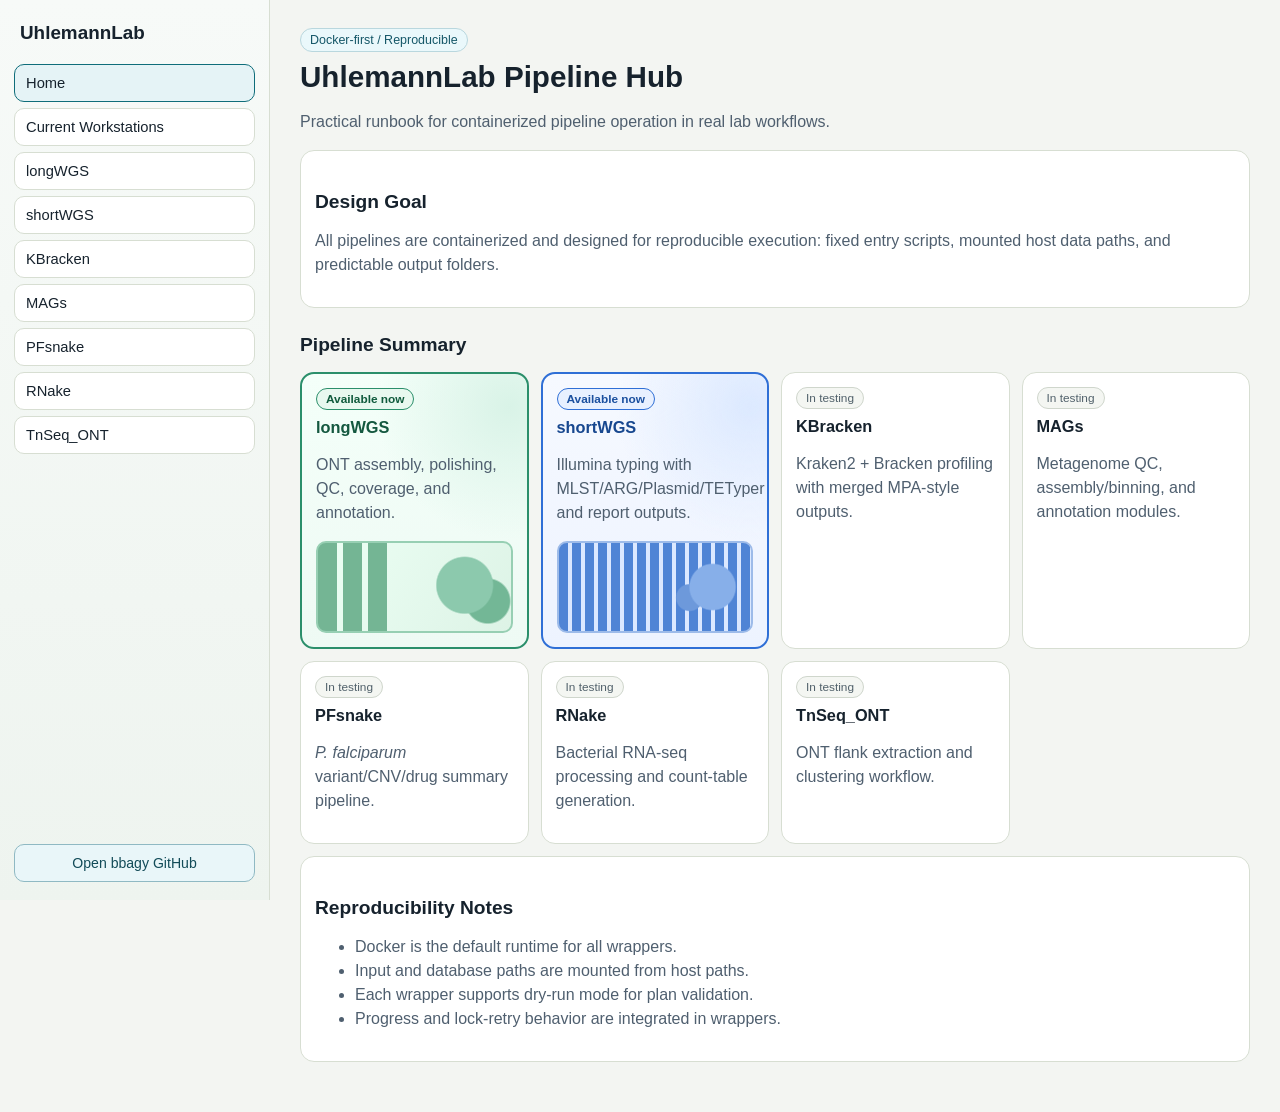
==== docs/index.html @ a87e73f4 "Update: all README" ====
<!doctype html>
<html lang="en">
<head>
  <meta charset="utf-8">
  <meta name="viewport" content="width=device-width, initial-scale=1">
  <title>UhlemannLab Documentation</title>
  <link rel="stylesheet" href="styles.css?v=20260305-8">
</head>
<body>
  <div class="layout">
    <aside class="sidebar">
      <div class="brand">UhlemannLab</div>
      <nav class="nav">
        <a class="active" href="./">Home</a>
        <a href="workstations.html">Current Workstations</a>
        <a href="longwgs.html">longWGS</a>
        <a href="shortwgs.html">shortWGS</a>
        <a href="kbracken.html">KBracken</a>
        <a href="mags.html">MAGs</a>
        <a href="pfsnake.html">PFsnake</a>
        <a href="rnake.html">RNake</a>
        <a href="tnseq_ont.html">TnSeq_ONT</a>
      </nav>
      <div class="sidebar-foot">
        <a class="repo-link" href="https://github.com/bbagy/UhlemannLab" target="_blank" rel="noopener noreferrer">Open bbagy GitHub</a>
      </div>
    </aside>

    <main class="main">
      <span class="badge">Docker-first / Reproducible</span>
      <h1>UhlemannLab Pipeline Hub</h1>
      <p>Practical runbook for containerized pipeline operation in real lab workflows.</p>

      <div class="card">
        <h2>Design Goal</h2>
        <p>
          All pipelines are containerized and designed for reproducible execution:
          fixed entry scripts, mounted host data paths, and predictable output folders.
        </p>
      </div>

      <h2>Pipeline Summary</h2>
      <div class="cards-grid">
        <a class="pipeline-card featured card-link" href="longwgs.html" aria-label="Open longWGS page">
          <span class="card-badge live">Available now</span>
          <h3>longWGS</h3>
          <p>ONT assembly, polishing, QC, coverage, and annotation.</p>
          <div class="longwgs-visual" aria-hidden="true"></div>
        </a>
        <a class="pipeline-card featured shortwgs-featured card-link" href="shortwgs.html" aria-label="Open shortWGS page">
          <span class="card-badge live">Available now</span>
          <h3>shortWGS</h3>
          <p>Illumina typing with MLST/ARG/Plasmid/TETyper and report outputs.</p>
          <div class="shortwgs-visual" aria-hidden="true"></div>
        </a>
        <a class="pipeline-card card-link" href="kbracken.html" aria-label="Open KBracken page">
          <span class="card-badge">In testing</span>
          <h3>KBracken</h3>
          <p>Kraken2 + Bracken profiling with merged MPA-style outputs.</p>
        </a>
        <a class="pipeline-card card-link" href="mags.html" aria-label="Open MAGs page">
          <span class="card-badge">In testing</span>
          <h3>MAGs</h3>
          <p>Metagenome QC, assembly/binning, and annotation modules.</p>
        </a>
        <section class="pipeline-card">
          <span class="card-badge">In testing</span>
          <h3>PFsnake</h3>
          <p><em>P. falciparum</em> variant/CNV/drug summary pipeline.</p>
        </section>
        <section class="pipeline-card">
          <span class="card-badge">In testing</span>
          <h3>RNake</h3>
          <p>Bacterial RNA-seq processing and count-table generation.</p>
        </section>
        <section class="pipeline-card">
          <span class="card-badge">In testing</span>
          <h3>TnSeq_ONT</h3>
          <p>ONT flank extraction and clustering workflow.</p>
        </section>
      </div>

      <div class="card">
        <h2>Reproducibility Notes</h2>
        <ul>
          <li>Docker is the default runtime for all wrappers.</li>
          <li>Input and database paths are mounted from host paths.</li>
          <li>Each wrapper supports dry-run mode for plan validation.</li>
          <li>Progress and lock-retry behavior are integrated in wrappers.</li>
        </ul>
      </div>
    </main>
  </div>
</body>
</html>
---- docs/styles.css ----
:root {
  --bg: #f3f5f2;
  --panel: #ffffff;
  --ink: #16222d;
  --muted: #4f5f6f;
  --line: #d7ded2;
  --accent: #0f6d7a;
  --accent-soft: #e5f3f6;
}

* { box-sizing: border-box; }

body {
  margin: 0;
  font-family: "Avenir Next", "Segoe UI", sans-serif;
  color: var(--ink);
  background: var(--bg);
}

.layout {
  display: grid;
  grid-template-columns: 270px 1fr;
  min-height: 100vh;
}

.sidebar {
  border-right: 1px solid var(--line);
  background: linear-gradient(180deg, #f7faf8 0%, #eef4ef 100%);
  padding: 18px 14px;
  position: sticky;
  top: 0;
  height: 100vh;
  display: flex;
  flex-direction: column;
}

.brand {
  font-weight: 700;
  font-size: 1.18rem;
  margin: 4px 6px 14px;
}

.nav a {
  display: block;
  margin: 6px 0;
  border: 1px solid var(--line);
  border-radius: 10px;
  padding: 10px 11px;
  color: var(--ink);
  text-decoration: none;
  background: #fff;
  font-size: 0.92rem;
}

.nav a:hover {
  border-color: #9cb7bf;
  background: #f9fdff;
}

.nav a.active {
  border-color: var(--accent);
  background: var(--accent-soft);
}

.sidebar-foot {
  margin-top: auto;
  padding-top: 12px;
}

.repo-link {
  display: block;
  text-align: center;
  border: 1px solid #8fb9c3;
  border-radius: 10px;
  padding: 10px 10px;
  text-decoration: none;
  background: #e9f6f9;
  color: #124b58;
  font-size: 0.88rem;
}

.repo-link:hover {
  background: #dff1f5;
}

.main {
  padding: 28px 30px 50px;
}

.badge {
  display: inline-block;
  border: 1px solid #b9d7de;
  color: #155768;
  background: #eaf8fb;
  border-radius: 999px;
  font-size: 0.78rem;
  padding: 4px 9px;
}

h1 {
  margin: 8px 0 10px;
  font-size: 1.85rem;
}

h2 {
  margin-top: 26px;
  font-size: 1.2rem;
}

p, li {
  color: var(--muted);
  line-height: 1.5;
}

.card {
  background: var(--panel);
  border: 1px solid var(--line);
  border-radius: 14px;
  padding: 14px;
  margin-top: 12px;
}

.status-banner {
  margin-top: 12px;
  border-radius: 12px;
  border: 2px solid;
  padding: 12px 14px;
  font-weight: 600;
  letter-spacing: 0.1px;
}

.status-tested {
  border-color: #1f8f62;
  background: #e8f8ef;
  color: #0f5a3c;
}

.status-wip {
  border-color: #a7b0ba;
  background: #eef2f6;
  color: #4d5a69;
}

/* Per-pipeline theme accents for subpages */
.theme-long .badge {
  border-color: #9fd2b8;
  color: #1b6c4a;
  background: #e9f8ef;
}
.theme-long .status-tested {
  border-color: #1f8f62;
  background: #e8f8ef;
  color: #0f5a3c;
}
.theme-long .node {
  border-color: #8fc9ad;
  background: #eef9f3;
  color: #175c40;
}
.theme-long .arrow {
  color: #3f7a60;
}

.theme-short .badge {
  border-color: #9dbbe9;
  color: #1f5db7;
  background: #e9f2ff;
}
.theme-short .status-tested {
  border-color: #2f6fd6;
  background: #e8f0ff;
  color: #1a4f9f;
}
.theme-short .node {
  border-color: #95b5e6;
  background: #f1f6ff;
  color: #1e4f98;
}
.theme-short .arrow {
  color: #4a74b8;
}

.theme-pf .badge {
  border-color: #d3c2a1;
  color: #7b5d2a;
  background: #f7f1e7;
}
.theme-pf .node {
  border-color: #ccb991;
  background: #faf5eb;
  color: #6f5324;
}
.theme-pf .arrow {
  color: #8a7141;
}

.theme-rna .badge {
  border-color: #c3a4d8;
  color: #5e2f80;
  background: #f3eaf9;
}
.theme-rna .node {
  border-color: #c1a0d7;
  background: #f8f1fc;
  color: #5b2f79;
}
.theme-rna .arrow {
  color: #7a56a1;
}

.theme-tnseq .badge {
  border-color: #a2c8cd;
  color: #245c66;
  background: #e9f4f6;
}
.theme-tnseq .node {
  border-color: #9bc2c8;
  background: #edf7f9;
  color: #255963;
}
.theme-tnseq .arrow {
  color: #3f727a;
}

.theme-kbracken .badge {
  border-color: #d4b27a;
  color: #755117;
  background: #fbf2df;
}
.theme-kbracken .node {
  border-color: #d1ad72;
  background: #fff7e8;
  color: #6f4c15;
}
.theme-kbracken .arrow {
  color: #8a6a32;
}

.theme-mags .badge {
  border-color: #a6b58d;
  color: #4d6a1f;
  background: #f1f7e8;
}
.theme-mags .node {
  border-color: #a7b98b;
  background: #f6fbef;
  color: #48641e;
}
.theme-mags .arrow {
  color: #6f8742;
}

.workstation-grid {
  display: grid;
  grid-template-columns: repeat(auto-fit, minmax(280px, 1fr));
  gap: 14px;
  margin-top: 14px;
}

.workstation-card {
  background: #fff;
  border: 1px solid var(--line);
  border-radius: 14px;
  padding: 14px;
}

.ws-head {
  display: flex;
  justify-content: space-between;
  align-items: center;
  margin-bottom: 8px;
}

.ws-head h2 {
  margin: 0;
  font-size: 1.1rem;
}

.ws-loc {
  display: inline-block;
  font-size: 0.76rem;
  border-radius: 999px;
  border: 1px solid #c7d0da;
  background: #f2f5f8;
  color: #44515f;
  padding: 3px 8px;
}

.ws-visual {
  height: 86px;
  border-radius: 10px;
  border: 2px solid #b7c3d2;
  margin: 10px 0 12px;
  background:
    linear-gradient(180deg, #f8fbff 0%, #ecf2f9 100%);
  position: relative;
  overflow: hidden;
}

.ws-visual::before {
  content: \"\";
  position: absolute;
  left: 12px;
  right: 70px;
  top: 14px;
  bottom: 14px;
  border-radius: 8px;
  border: 2px solid rgba(255,255,255,0.9);
}

.ws-visual::after {
  content: \"\";
  position: absolute;
  right: 14px;
  top: 12px;
  width: 40px;
  height: 62px;
  border-radius: 8px;
}

.ws-nook {
  border-color: #7db89d;
  background:
    radial-gradient(circle at 78% 30%, rgba(103,170,136,0.35) 0 18%, transparent 19%),
    linear-gradient(180deg, #eefaf3 0%, #deefe5 100%);
}
.ws-nook::after {
  background: linear-gradient(180deg, #7fc5a2 0%, #4d8e6f 100%);
}

.ws-core2 {
  border-color: #86abd8;
  background:
    radial-gradient(circle at 76% 32%, rgba(91,142,208,0.35) 0 18%, transparent 19%),
    linear-gradient(180deg, #f0f6ff 0%, #dde9fa 100%);
}
.ws-core2::after {
  background: linear-gradient(180deg, #79a9e2 0%, #3f6faa 100%);
}

.ws-core3 {
  border-color: #b8a1d7;
  background:
    radial-gradient(circle at 76% 32%, rgba(157,115,202,0.3) 0 18%, transparent 19%),
    linear-gradient(180deg, #f7f1ff 0%, #ece1fb 100%);
}
.ws-core3::after {
  background: linear-gradient(180deg, #b89adf 0%, #7d5aa9 100%);
}

.ws-grid {
  border-color: #b7bcc7;
  background:
    radial-gradient(circle at 76% 32%, rgba(126,136,154,0.3) 0 18%, transparent 19%),
    linear-gradient(180deg, #f5f7fb 0%, #e8edf5 100%);
}
.ws-grid::after {
  background: linear-gradient(180deg, #b2bbca 0%, #717d92 100%);
}

.cards-grid {
  display: grid;
  grid-template-columns: repeat(auto-fit, minmax(220px, 1fr));
  gap: 12px;
  margin-top: 12px;
}

.pipeline-card {
  background: #fff;
  border: 1px solid var(--line);
  border-radius: 14px;
  padding: 14px;
}

.card-link {
  display: block;
  text-decoration: none;
  color: inherit;
}

.card-link:hover {
  text-decoration: none;
}

.pipeline-card h3 {
  margin: 0 0 6px;
  font-size: 1.02rem;
}

.card-badge {
  display: inline-block;
  border-radius: 999px;
  padding: 3px 9px;
  font-size: 0.74rem;
  border: 1px solid #cfd6cc;
  color: #50606a;
  background: #f4f6f2;
  margin-bottom: 8px;
}

.pipeline-card.featured {
  border: 2px solid #2b8f6b;
  background:
    radial-gradient(circle at 92% 12%, #d9f3e7 0%, transparent 42%),
    linear-gradient(180deg, #f4fff9 0%, #eefaf4 100%);
  position: relative;
  overflow: hidden;
}

.pipeline-card.featured h3 {
  color: #14583f;
}

.card-badge.live {
  border-color: #2b8f6b;
  color: #0f5a3c;
  background: #e8f8ef;
  font-weight: 600;
}

.longwgs-visual {
  margin-top: 10px;
  border: 2px solid #97cfb3;
  border-radius: 10px;
  height: 92px;
  background:
    radial-gradient(circle at 76% 48%, #8cc9ad 0 18%, transparent 19%),
    radial-gradient(circle at 88% 66%, #73b796 0 12%, transparent 13%),
    linear-gradient(90deg, #74b594 0 10%, transparent 10% 13%, #74b594 13% 23%, transparent 23% 26%, #74b594 26% 36%, transparent 36% 100%),
    linear-gradient(120deg, #ecfff4 0%, #ddf3e6 100%);
}

.pipeline-card.featured.shortwgs-featured {
  border-color: #2f6fd6;
  background:
    radial-gradient(circle at 92% 12%, #dce9ff 0%, transparent 42%),
    linear-gradient(180deg, #f6f9ff 0%, #edf3ff 100%);
}

.pipeline-card.featured.shortwgs-featured h3 {
  color: #17478f;
}

.pipeline-card.featured.shortwgs-featured .card-badge.live {
  border-color: #2f6fd6;
  color: #1a4f9f;
  background: #e8f0ff;
}

.shortwgs-visual {
  margin-top: 10px;
  border: 2px solid #9dbbe9;
  border-radius: 10px;
  height: 92px;
  background:
    radial-gradient(circle at 80% 50%, #87afe9 0 14%, transparent 15%),
    radial-gradient(circle at 68% 62%, #6d99db 0 9%, transparent 10%),
    repeating-linear-gradient(
      90deg,
      #4f84d5 0 9px,
      #dbe8ff 9px 13px
    ),
    linear-gradient(120deg, #f4f8ff 0%, #e6efff 100%);
}

.flow {
  display: flex;
  flex-wrap: wrap;
  gap: 10px;
  align-items: center;
  margin-top: 14px;
}

.node {
  border: 2px solid #a8c3cb;
  background: #f5fbfd;
  color: #1e4050;
  border-radius: 999px;
  padding: 8px 14px;
  font-size: 0.92rem;
  font-weight: 600;
}

.arrow {
  color: #5e7383;
  font-size: 1rem;
  font-weight: 700;
}

pre {
  margin: 0;
  background: #fff;
  border: 1px solid var(--line);
  border-radius: 10px;
  padding: 12px;
  overflow-x: auto;
}

code {
  font-family: ui-monospace, SFMono-Regular, Menlo, Consolas, monospace;
}

table {
  width: 100%;
  border-collapse: collapse;
  font-size: 0.92rem;
  background: #fff;
  border: 1px solid var(--line);
  border-radius: 10px;
  overflow: hidden;
}

th, td {
  border-bottom: 1px solid var(--line);
  padding: 8px 10px;
  text-align: left;
}

th {
  background: #f0f4ef;
  color: #2c3c49;
}

@media (max-width: 900px) {
  .layout {
    grid-template-columns: 1fr;
  }
  .sidebar {
    position: static;
    height: auto;
    border-right: 0;
    border-bottom: 1px solid var(--line);
  }
  .main {
    padding: 20px 16px 34px;
  }
}
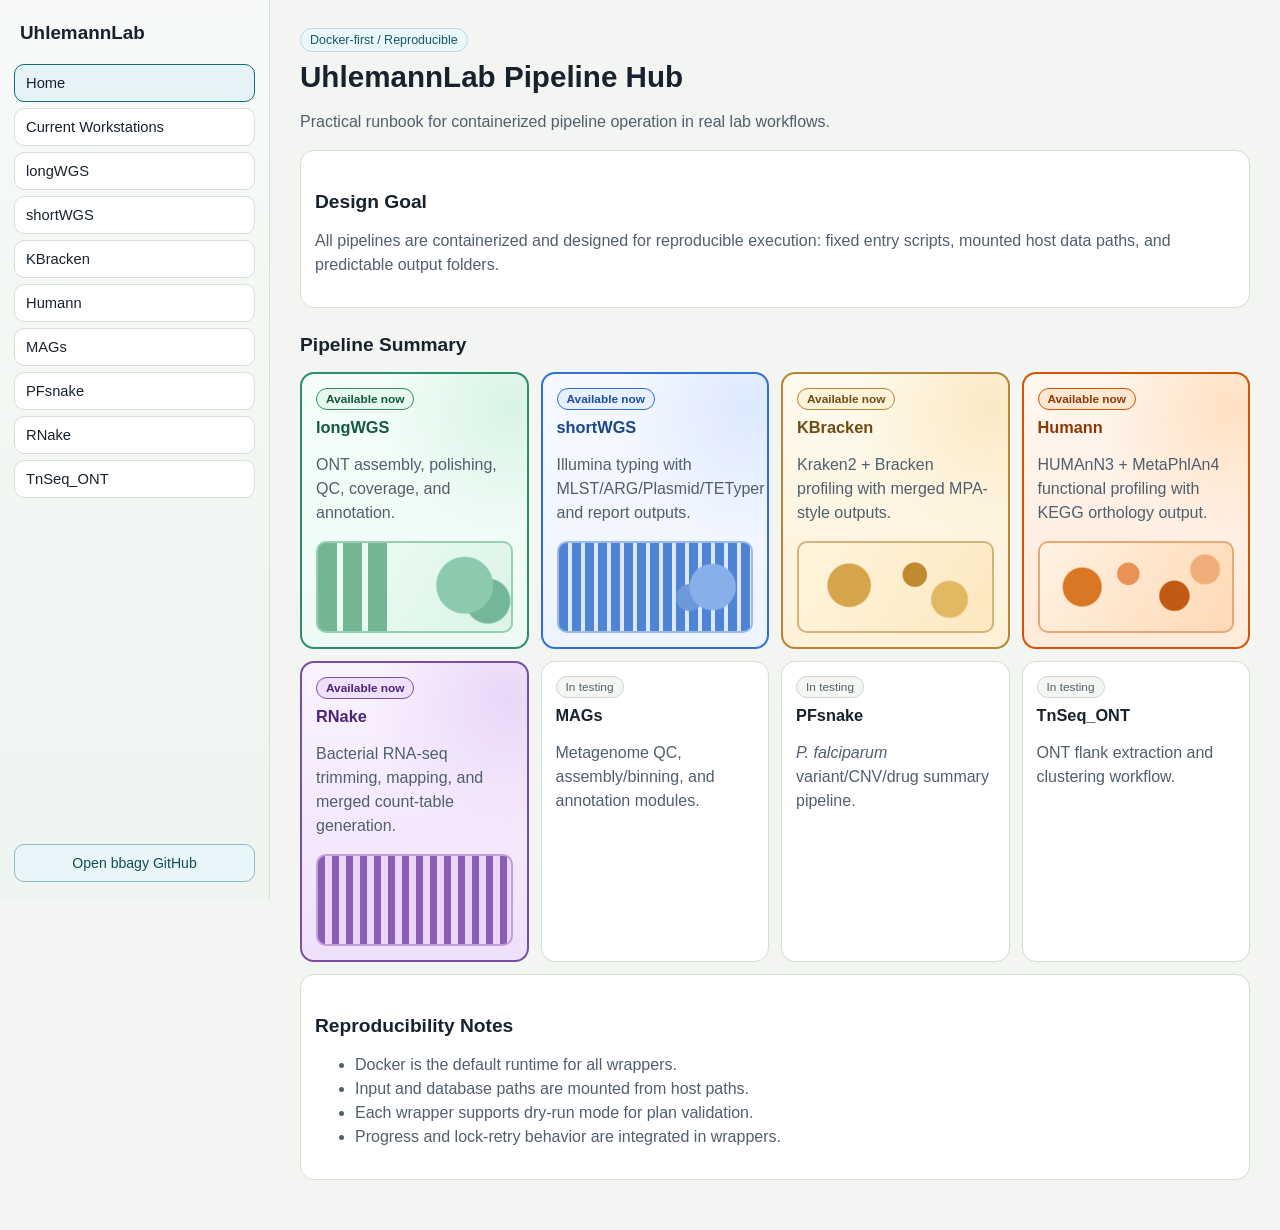
==== commit 8a84b540: "Update: all README" ====
--- a/docs/index.html
+++ b/docs/index.html
@@ -4,7 +4,7 @@
   <meta charset="utf-8">
   <meta name="viewport" content="width=device-width, initial-scale=1">
   <title>UhlemannLab Documentation</title>
-  <link rel="stylesheet" href="styles.css?v=20260305-8">
+  <link rel="stylesheet" href="styles.css?v=20260305-9">
 </head>
 <body>
   <div class="layout">
@@ -16,6 +16,7 @@
         <a href="longwgs.html">longWGS</a>
         <a href="shortwgs.html">shortWGS</a>
         <a href="kbracken.html">KBracken</a>
+        <a href="humann.html">Humann</a>
         <a href="mags.html">MAGs</a>
         <a href="pfsnake.html">PFsnake</a>
         <a href="rnake.html">RNake</a>
@@ -53,10 +54,23 @@
           <p>Illumina typing with MLST/ARG/Plasmid/TETyper and report outputs.</p>
           <div class="shortwgs-visual" aria-hidden="true"></div>
         </a>
-        <a class="pipeline-card card-link" href="kbracken.html" aria-label="Open KBracken page">
-          <span class="card-badge">In testing</span>
+        <a class="pipeline-card featured kbracken-featured card-link" href="kbracken.html" aria-label="Open KBracken page">
+          <span class="card-badge live">Available now</span>
           <h3>KBracken</h3>
           <p>Kraken2 + Bracken profiling with merged MPA-style outputs.</p>
+          <div class="kbracken-visual" aria-hidden="true"></div>
+        </a>
+        <a class="pipeline-card featured humann-featured card-link" href="humann.html" aria-label="Open Humann page">
+          <span class="card-badge live">Available now</span>
+          <h3>Humann</h3>
+          <p>HUMAnN3 + MetaPhlAn4 functional profiling with KEGG orthology output.</p>
+          <div class="humann-visual" aria-hidden="true"></div>
+        </a>
+        <a class="pipeline-card featured rnake-featured card-link" href="rnake.html" aria-label="Open RNake page">
+          <span class="card-badge live">Available now</span>
+          <h3>RNake</h3>
+          <p>Bacterial RNA-seq trimming, mapping, and merged count-table generation.</p>
+          <div class="rnake-visual" aria-hidden="true"></div>
         </a>
         <a class="pipeline-card card-link" href="mags.html" aria-label="Open MAGs page">
           <span class="card-badge">In testing</span>
@@ -67,11 +81,6 @@
           <span class="card-badge">In testing</span>
           <h3>PFsnake</h3>
           <p><em>P. falciparum</em> variant/CNV/drug summary pipeline.</p>
-        </section>
-        <section class="pipeline-card">
-          <span class="card-badge">In testing</span>
-          <h3>RNake</h3>
-          <p>Bacterial RNA-seq processing and count-table generation.</p>
         </section>
         <section class="pipeline-card">
           <span class="card-badge">In testing</span>
--- a/docs/styles.css
+++ b/docs/styles.css
@@ -120,6 +120,25 @@
   margin-top: 12px;
 }
 
+.image-card {
+  overflow-x: auto;
+}
+
+.pipeline-image {
+  display: block;
+  width: 70%;
+  max-width: 100%;
+  height: auto;
+  margin: 0 auto;
+  border-radius: 10px;
+}
+
+@media (max-width: 900px) {
+  .pipeline-image {
+    width: 100%;
+  }
+}
+
 .status-banner {
   margin-top: 12px;
   border-radius: 12px;
@@ -461,6 +480,134 @@
       #dbe8ff 9px 13px
     ),
     linear-gradient(120deg, #f4f8ff 0%, #e6efff 100%);
+}
+
+/* KBracken featured card */
+.pipeline-card.featured.kbracken-featured {
+  border-color: #b78535;
+  background:
+    radial-gradient(circle at 92% 12%, #fbe9c4 0%, transparent 42%),
+    linear-gradient(180deg, #fffaee 0%, #fdf1d8 100%);
+}
+
+.pipeline-card.featured.kbracken-featured h3 {
+  color: #6f4c15;
+}
+
+.pipeline-card.featured.kbracken-featured .card-badge.live {
+  border-color: #b78535;
+  color: #6f4c15;
+  background: #fdf2da;
+}
+
+.kbracken-visual {
+  margin-top: 10px;
+  border: 2px solid #d4b27a;
+  border-radius: 10px;
+  height: 92px;
+  background:
+    radial-gradient(circle at 26% 48%, #d6a44a 0 14%, transparent 15%),
+    radial-gradient(circle at 60% 36%, #c08a2f 0 9%, transparent 10%),
+    radial-gradient(circle at 78% 64%, #e3b863 0 11%, transparent 12%),
+    linear-gradient(120deg, #fff5dd 0%, #fbe8bf 100%);
+}
+
+/* Humann featured card */
+.pipeline-card.featured.humann-featured {
+  border-color: #d35400;
+  background:
+    radial-gradient(circle at 92% 12%, #ffe1c4 0%, transparent 42%),
+    linear-gradient(180deg, #fff7ef 0%, #ffeadb 100%);
+}
+
+.pipeline-card.featured.humann-featured h3 {
+  color: #8a3a06;
+}
+
+.pipeline-card.featured.humann-featured .card-badge.live {
+  border-color: #d35400;
+  color: #8a3a06;
+  background: #ffe7d1;
+}
+
+.humann-visual {
+  margin-top: 10px;
+  border: 2px solid #e8a875;
+  border-radius: 10px;
+  height: 92px;
+  background:
+    radial-gradient(circle at 22% 50%, #d97724 0 12%, transparent 13%),
+    radial-gradient(circle at 46% 35%, #e89255 0 9%, transparent 10%),
+    radial-gradient(circle at 70% 60%, #c25a14 0 10%, transparent 11%),
+    radial-gradient(circle at 86% 30%, #f1ad79 0 8%, transparent 9%),
+    linear-gradient(120deg, #fff2e3 0%, #ffd9b5 100%);
+}
+
+/* RNake featured card */
+.pipeline-card.featured.rnake-featured {
+  border-color: #7a4ea6;
+  background:
+    radial-gradient(circle at 92% 12%, #ead7f7 0%, transparent 42%),
+    linear-gradient(180deg, #faf3ff 0%, #f0e1fb 100%);
+}
+
+.pipeline-card.featured.rnake-featured h3 {
+  color: #4b2378;
+}
+
+.pipeline-card.featured.rnake-featured .card-badge.live {
+  border-color: #7a4ea6;
+  color: #4b2378;
+  background: #f0e1fb;
+}
+
+.rnake-visual {
+  margin-top: 10px;
+  border: 2px solid #c1a0d7;
+  border-radius: 10px;
+  height: 92px;
+  background:
+    repeating-linear-gradient(
+      90deg,
+      #8b5db5 0 7px,
+      #ead7f7 7px 14px
+    ),
+    radial-gradient(circle at 78% 50%, #6e3f9c 0 10%, transparent 11%),
+    linear-gradient(120deg, #faf3ff 0%, #eedcfa 100%);
+}
+
+/* Humann theme accents (subpage) */
+.theme-humann .badge {
+  border-color: #f0bd92;
+  color: #8a3a06;
+  background: #fff1e0;
+}
+.theme-humann .status-tested {
+  border-color: #d35400;
+  background: #ffe7d1;
+  color: #8a3a06;
+}
+.theme-humann .node {
+  border-color: #efb888;
+  background: #fff5ea;
+  color: #8a3a06;
+}
+.theme-humann .arrow {
+  color: #a55214;
+}
+
+/* KBracken theme accents already exist; keep status-tested colors consistent */
+.theme-kbracken .status-tested {
+  border-color: #b78535;
+  background: #fbf2df;
+  color: #6f4c15;
+}
+
+/* RNake theme accents already exist; keep status-tested colors consistent */
+.theme-rna .status-tested {
+  border-color: #7a4ea6;
+  background: #f3eaf9;
+  color: #4b2378;
 }
 
 .flow {
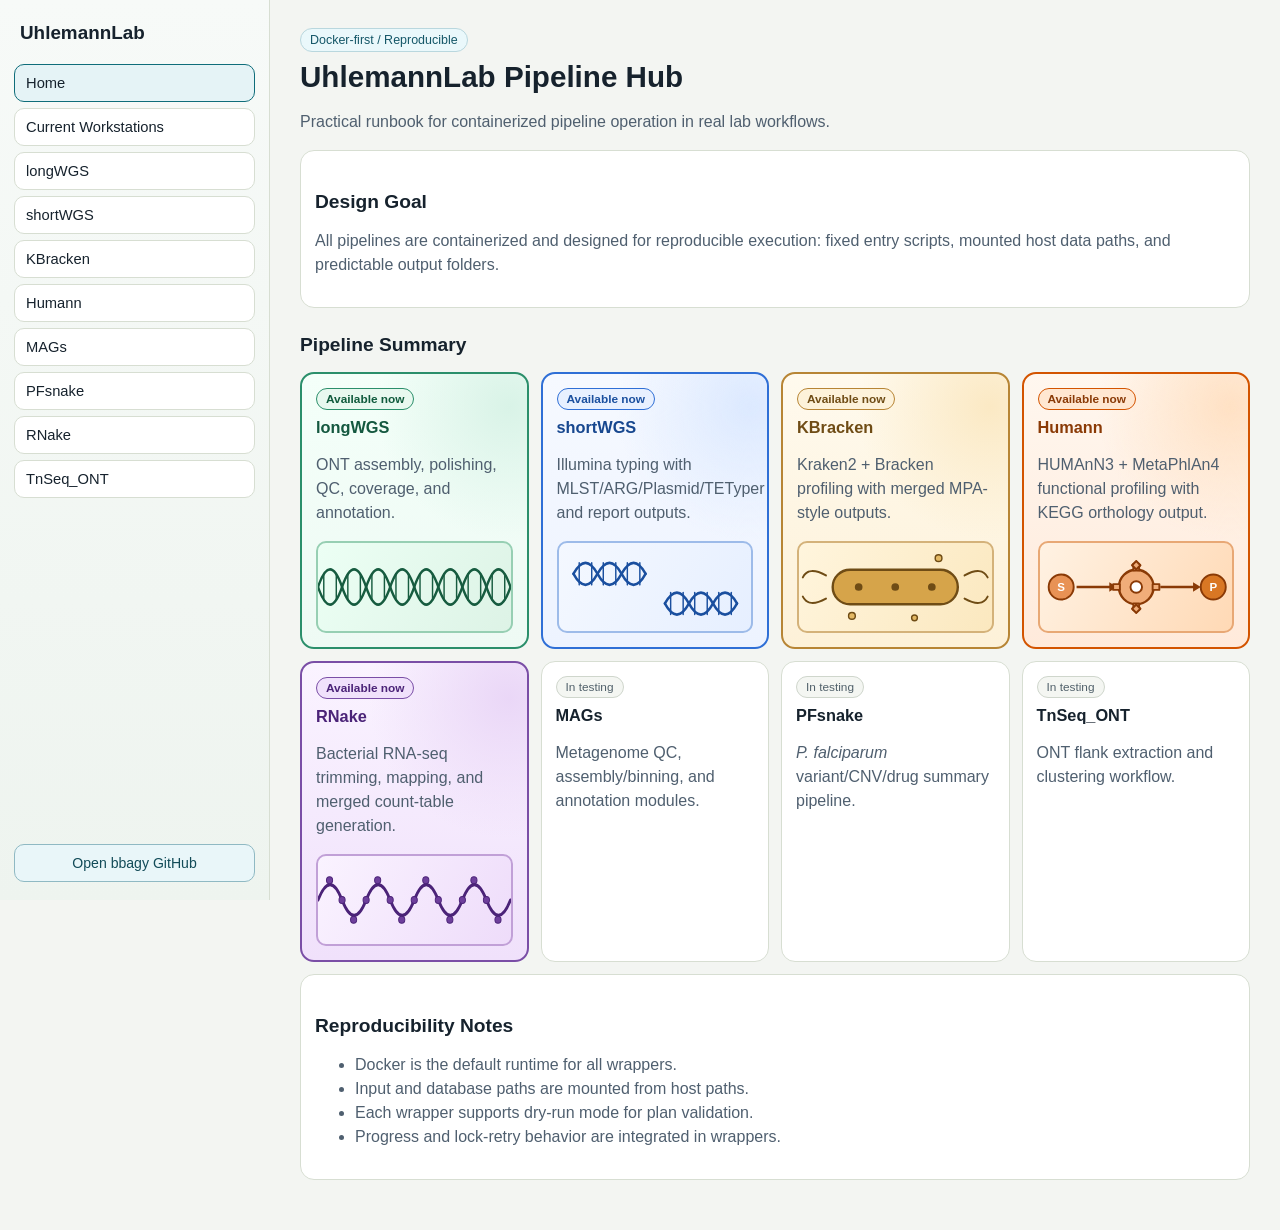
==== commit 34d014a1: "Update: all README" ====
--- a/docs/index.html
+++ b/docs/index.html
@@ -4,7 +4,7 @@
   <meta charset="utf-8">
   <meta name="viewport" content="width=device-width, initial-scale=1">
   <title>UhlemannLab Documentation</title>
-  <link rel="stylesheet" href="styles.css?v=20260305-9">
+  <link rel="stylesheet" href="styles.css?v=20260305-11">
 </head>
 <body>
   <div class="layout">
@@ -46,31 +46,150 @@
           <span class="card-badge live">Available now</span>
           <h3>longWGS</h3>
           <p>ONT assembly, polishing, QC, coverage, and annotation.</p>
-          <div class="longwgs-visual" aria-hidden="true"></div>
+          <div class="longwgs-visual" aria-hidden="true">
+            <svg viewBox="0 0 200 80" preserveAspectRatio="none" xmlns="http://www.w3.org/2000/svg">
+              <g fill="none" stroke="#175c40" stroke-width="2.5" stroke-linecap="round">
+                <path d="M0,40 Q12.5,8 25,40 T50,40 T75,40 T100,40 T125,40 T150,40 T175,40 T200,40"/>
+                <path d="M0,40 Q12.5,72 25,40 T50,40 T75,40 T100,40 T125,40 T150,40 T175,40 T200,40"/>
+              </g>
+              <g stroke="#175c40" stroke-width="1.5" stroke-linecap="round">
+                <line x1="6" y1="28" x2="6" y2="52"/>
+                <line x1="19" y1="52" x2="19" y2="28"/>
+                <line x1="31" y1="28" x2="31" y2="52"/>
+                <line x1="44" y1="52" x2="44" y2="28"/>
+                <line x1="56" y1="28" x2="56" y2="52"/>
+                <line x1="69" y1="52" x2="69" y2="28"/>
+                <line x1="81" y1="28" x2="81" y2="52"/>
+                <line x1="94" y1="52" x2="94" y2="28"/>
+                <line x1="106" y1="28" x2="106" y2="52"/>
+                <line x1="119" y1="52" x2="119" y2="28"/>
+                <line x1="131" y1="28" x2="131" y2="52"/>
+                <line x1="144" y1="52" x2="144" y2="28"/>
+                <line x1="156" y1="28" x2="156" y2="52"/>
+                <line x1="169" y1="52" x2="169" y2="28"/>
+                <line x1="181" y1="28" x2="181" y2="52"/>
+                <line x1="194" y1="52" x2="194" y2="28"/>
+              </g>
+            </svg>
+          </div>
         </a>
         <a class="pipeline-card featured shortwgs-featured card-link" href="shortwgs.html" aria-label="Open shortWGS page">
           <span class="card-badge live">Available now</span>
           <h3>shortWGS</h3>
           <p>Illumina typing with MLST/ARG/Plasmid/TETyper and report outputs.</p>
-          <div class="shortwgs-visual" aria-hidden="true"></div>
+          <div class="shortwgs-visual" aria-hidden="true">
+            <svg viewBox="0 0 200 80" preserveAspectRatio="none" xmlns="http://www.w3.org/2000/svg">
+              <g fill="none" stroke="#1a4f9f" stroke-width="2.5" stroke-linecap="round">
+                <path d="M15,28 Q27.5,8 40,28 T65,28 T90,28"/>
+                <path d="M15,28 Q27.5,48 40,28 T65,28 T90,28"/>
+              </g>
+              <g stroke="#1a4f9f" stroke-width="1.5" stroke-linecap="round">
+                <line x1="21" y1="18" x2="21" y2="38"/>
+                <line x1="34" y1="38" x2="34" y2="18"/>
+                <line x1="46" y1="18" x2="46" y2="38"/>
+                <line x1="59" y1="38" x2="59" y2="18"/>
+                <line x1="71" y1="18" x2="71" y2="38"/>
+                <line x1="84" y1="38" x2="84" y2="18"/>
+              </g>
+              <g fill="none" stroke="#1a4f9f" stroke-width="2.5" stroke-linecap="round">
+                <path d="M110,55 Q122.5,35 135,55 T160,55 T185,55"/>
+                <path d="M110,55 Q122.5,75 135,55 T160,55 T185,55"/>
+              </g>
+              <g stroke="#1a4f9f" stroke-width="1.5" stroke-linecap="round">
+                <line x1="116" y1="45" x2="116" y2="65"/>
+                <line x1="129" y1="65" x2="129" y2="45"/>
+                <line x1="141" y1="45" x2="141" y2="65"/>
+                <line x1="154" y1="65" x2="154" y2="45"/>
+                <line x1="166" y1="45" x2="166" y2="65"/>
+                <line x1="179" y1="65" x2="179" y2="45"/>
+              </g>
+            </svg>
+          </div>
         </a>
         <a class="pipeline-card featured kbracken-featured card-link" href="kbracken.html" aria-label="Open KBracken page">
           <span class="card-badge live">Available now</span>
           <h3>KBracken</h3>
           <p>Kraken2 + Bracken profiling with merged MPA-style outputs.</p>
-          <div class="kbracken-visual" aria-hidden="true"></div>
+          <div class="kbracken-visual" aria-hidden="true">
+            <svg viewBox="0 0 200 80" preserveAspectRatio="xMidYMid meet" xmlns="http://www.w3.org/2000/svg">
+              <g stroke="#6f4c15" stroke-width="2" stroke-linecap="round" fill="none">
+                <path d="M28,28 Q10,18 4,30"/>
+                <path d="M28,52 Q10,62 4,50"/>
+                <path d="M172,28 Q190,18 196,30"/>
+                <path d="M172,52 Q190,62 196,50"/>
+              </g>
+              <rect x="35" y="22" width="130" height="36" rx="18" fill="#d6a44a" stroke="#6f4c15" stroke-width="2.5"/>
+              <g fill="#6f4c15">
+                <circle cx="62" cy="40" r="4"/>
+                <circle cx="100" cy="40" r="4"/>
+                <circle cx="138" cy="40" r="4"/>
+              </g>
+              <g fill="#e3b863" stroke="#6f4c15" stroke-width="1.5">
+                <circle cx="55" cy="70" r="3.5"/>
+                <circle cx="145" cy="10" r="3.5"/>
+                <circle cx="120" cy="72" r="3"/>
+              </g>
+            </svg>
+          </div>
         </a>
         <a class="pipeline-card featured humann-featured card-link" href="humann.html" aria-label="Open Humann page">
           <span class="card-badge live">Available now</span>
           <h3>Humann</h3>
           <p>HUMAnN3 + MetaPhlAn4 functional profiling with KEGG orthology output.</p>
-          <div class="humann-visual" aria-hidden="true"></div>
+          <div class="humann-visual" aria-hidden="true">
+            <svg viewBox="0 0 200 80" preserveAspectRatio="xMidYMid meet" xmlns="http://www.w3.org/2000/svg">
+              <circle cx="22" cy="40" r="13" fill="#e89255" stroke="#8a3a06" stroke-width="2"/>
+              <text x="22" y="44" text-anchor="middle" font-size="12" font-family="Helvetica, Arial, sans-serif" font-weight="700" fill="#fff">S</text>
+              <line x1="38" y1="40" x2="74" y2="40" stroke="#8a3a06" stroke-width="2.5"/>
+              <polygon points="72,35 80,40 72,45" fill="#8a3a06"/>
+              <g transform="translate(100,40)">
+                <circle r="18" fill="#f1ad79" stroke="#8a3a06" stroke-width="2.5"/>
+                <g fill="#f1ad79" stroke="#8a3a06" stroke-width="2" stroke-linejoin="round">
+                  <rect x="-3" y="-24" width="6" height="7"/>
+                  <rect x="-3" y="17" width="6" height="7"/>
+                  <rect x="-24" y="-3" width="7" height="6"/>
+                  <rect x="17" y="-3" width="7" height="6"/>
+                  <rect x="-19" y="-19" width="6" height="6" transform="rotate(45)"/>
+                  <rect x="13" y="13" width="6" height="6" transform="rotate(45)"/>
+                  <rect x="13" y="-19" width="6" height="6" transform="rotate(-45)"/>
+                  <rect x="-19" y="13" width="6" height="6" transform="rotate(-45)"/>
+                </g>
+                <circle r="6" fill="#fff" stroke="#8a3a06" stroke-width="2"/>
+              </g>
+              <line x1="125" y1="40" x2="161" y2="40" stroke="#8a3a06" stroke-width="2.5"/>
+              <polygon points="159,35 167,40 159,45" fill="#8a3a06"/>
+              <circle cx="180" cy="40" r="13" fill="#d97724" stroke="#8a3a06" stroke-width="2"/>
+              <text x="180" y="44" text-anchor="middle" font-size="12" font-family="Helvetica, Arial, sans-serif" font-weight="700" fill="#fff">P</text>
+            </svg>
+          </div>
         </a>
         <a class="pipeline-card featured rnake-featured card-link" href="rnake.html" aria-label="Open RNake page">
           <span class="card-badge live">Available now</span>
           <h3>RNake</h3>
           <p>Bacterial RNA-seq trimming, mapping, and merged count-table generation.</p>
-          <div class="rnake-visual" aria-hidden="true"></div>
+          <div class="rnake-visual" aria-hidden="true">
+            <svg viewBox="0 0 200 80" preserveAspectRatio="none" xmlns="http://www.w3.org/2000/svg">
+              <path d="M0,40 Q12.5,12 25,40 T50,40 T75,40 T100,40 T125,40 T150,40 T175,40 T200,40"
+                    fill="none" stroke="#4b2378" stroke-width="2.8" stroke-linecap="round"/>
+              <g fill="#6e3f9c" stroke="#4b2378" stroke-width="1">
+                <circle cx="12" cy="22" r="3.2"/>
+                <circle cx="25" cy="40" r="3.2"/>
+                <circle cx="37" cy="58" r="3.2"/>
+                <circle cx="50" cy="40" r="3.2"/>
+                <circle cx="62" cy="22" r="3.2"/>
+                <circle cx="75" cy="40" r="3.2"/>
+                <circle cx="87" cy="58" r="3.2"/>
+                <circle cx="100" cy="40" r="3.2"/>
+                <circle cx="112" cy="22" r="3.2"/>
+                <circle cx="125" cy="40" r="3.2"/>
+                <circle cx="137" cy="58" r="3.2"/>
+                <circle cx="150" cy="40" r="3.2"/>
+                <circle cx="162" cy="22" r="3.2"/>
+                <circle cx="175" cy="40" r="3.2"/>
+                <circle cx="187" cy="58" r="3.2"/>
+              </g>
+            </svg>
+          </div>
         </a>
         <a class="pipeline-card card-link" href="mags.html" aria-label="Open MAGs page">
           <span class="card-badge">In testing</span>
--- a/docs/styles.css
+++ b/docs/styles.css
@@ -379,9 +379,33 @@
 
 .cards-grid {
   display: grid;
-  grid-template-columns: repeat(auto-fit, minmax(220px, 1fr));
+  grid-template-columns: repeat(5, minmax(0, 1fr));
   gap: 12px;
   margin-top: 12px;
+}
+
+@media (max-width: 1280px) {
+  .cards-grid {
+    grid-template-columns: repeat(4, minmax(0, 1fr));
+  }
+}
+
+@media (max-width: 1024px) {
+  .cards-grid {
+    grid-template-columns: repeat(3, minmax(0, 1fr));
+  }
+}
+
+@media (max-width: 720px) {
+  .cards-grid {
+    grid-template-columns: repeat(2, minmax(0, 1fr));
+  }
+}
+
+@media (max-width: 480px) {
+  .cards-grid {
+    grid-template-columns: 1fr;
+  }
 }
 
 .pipeline-card {
@@ -437,16 +461,33 @@
   font-weight: 600;
 }
 
-.longwgs-visual {
+.longwgs-visual,
+.shortwgs-visual,
+.kbracken-visual,
+.humann-visual,
+.rnake-visual {
   margin-top: 10px;
-  border: 2px solid #97cfb3;
   border-radius: 10px;
   height: 92px;
-  background:
-    radial-gradient(circle at 76% 48%, #8cc9ad 0 18%, transparent 19%),
-    radial-gradient(circle at 88% 66%, #73b796 0 12%, transparent 13%),
-    linear-gradient(90deg, #74b594 0 10%, transparent 10% 13%, #74b594 13% 23%, transparent 23% 26%, #74b594 26% 36%, transparent 36% 100%),
-    linear-gradient(120deg, #ecfff4 0%, #ddf3e6 100%);
+  overflow: hidden;
+  display: flex;
+  align-items: stretch;
+  justify-content: stretch;
+}
+
+.longwgs-visual svg,
+.shortwgs-visual svg,
+.kbracken-visual svg,
+.humann-visual svg,
+.rnake-visual svg {
+  width: 100%;
+  height: 100%;
+  display: block;
+}
+
+.longwgs-visual {
+  border: 2px solid #97cfb3;
+  background: linear-gradient(120deg, #ecfff4 0%, #ddf3e6 100%);
 }
 
 .pipeline-card.featured.shortwgs-featured {
@@ -467,19 +508,8 @@
 }
 
 .shortwgs-visual {
-  margin-top: 10px;
   border: 2px solid #9dbbe9;
-  border-radius: 10px;
-  height: 92px;
-  background:
-    radial-gradient(circle at 80% 50%, #87afe9 0 14%, transparent 15%),
-    radial-gradient(circle at 68% 62%, #6d99db 0 9%, transparent 10%),
-    repeating-linear-gradient(
-      90deg,
-      #4f84d5 0 9px,
-      #dbe8ff 9px 13px
-    ),
-    linear-gradient(120deg, #f4f8ff 0%, #e6efff 100%);
+  background: linear-gradient(120deg, #f4f8ff 0%, #e6efff 100%);
 }
 
 /* KBracken featured card */
@@ -501,15 +531,8 @@
 }
 
 .kbracken-visual {
-  margin-top: 10px;
   border: 2px solid #d4b27a;
-  border-radius: 10px;
-  height: 92px;
-  background:
-    radial-gradient(circle at 26% 48%, #d6a44a 0 14%, transparent 15%),
-    radial-gradient(circle at 60% 36%, #c08a2f 0 9%, transparent 10%),
-    radial-gradient(circle at 78% 64%, #e3b863 0 11%, transparent 12%),
-    linear-gradient(120deg, #fff5dd 0%, #fbe8bf 100%);
+  background: linear-gradient(120deg, #fff5dd 0%, #fbe8bf 100%);
 }
 
 /* Humann featured card */
@@ -531,16 +554,8 @@
 }
 
 .humann-visual {
-  margin-top: 10px;
   border: 2px solid #e8a875;
-  border-radius: 10px;
-  height: 92px;
-  background:
-    radial-gradient(circle at 22% 50%, #d97724 0 12%, transparent 13%),
-    radial-gradient(circle at 46% 35%, #e89255 0 9%, transparent 10%),
-    radial-gradient(circle at 70% 60%, #c25a14 0 10%, transparent 11%),
-    radial-gradient(circle at 86% 30%, #f1ad79 0 8%, transparent 9%),
-    linear-gradient(120deg, #fff2e3 0%, #ffd9b5 100%);
+  background: linear-gradient(120deg, #fff2e3 0%, #ffd9b5 100%);
 }
 
 /* RNake featured card */
@@ -562,18 +577,8 @@
 }
 
 .rnake-visual {
-  margin-top: 10px;
   border: 2px solid #c1a0d7;
-  border-radius: 10px;
-  height: 92px;
-  background:
-    repeating-linear-gradient(
-      90deg,
-      #8b5db5 0 7px,
-      #ead7f7 7px 14px
-    ),
-    radial-gradient(circle at 78% 50%, #6e3f9c 0 10%, transparent 11%),
-    linear-gradient(120deg, #faf3ff 0%, #eedcfa 100%);
+  background: linear-gradient(120deg, #faf3ff 0%, #eedcfa 100%);
 }
 
 /* Humann theme accents (subpage) */
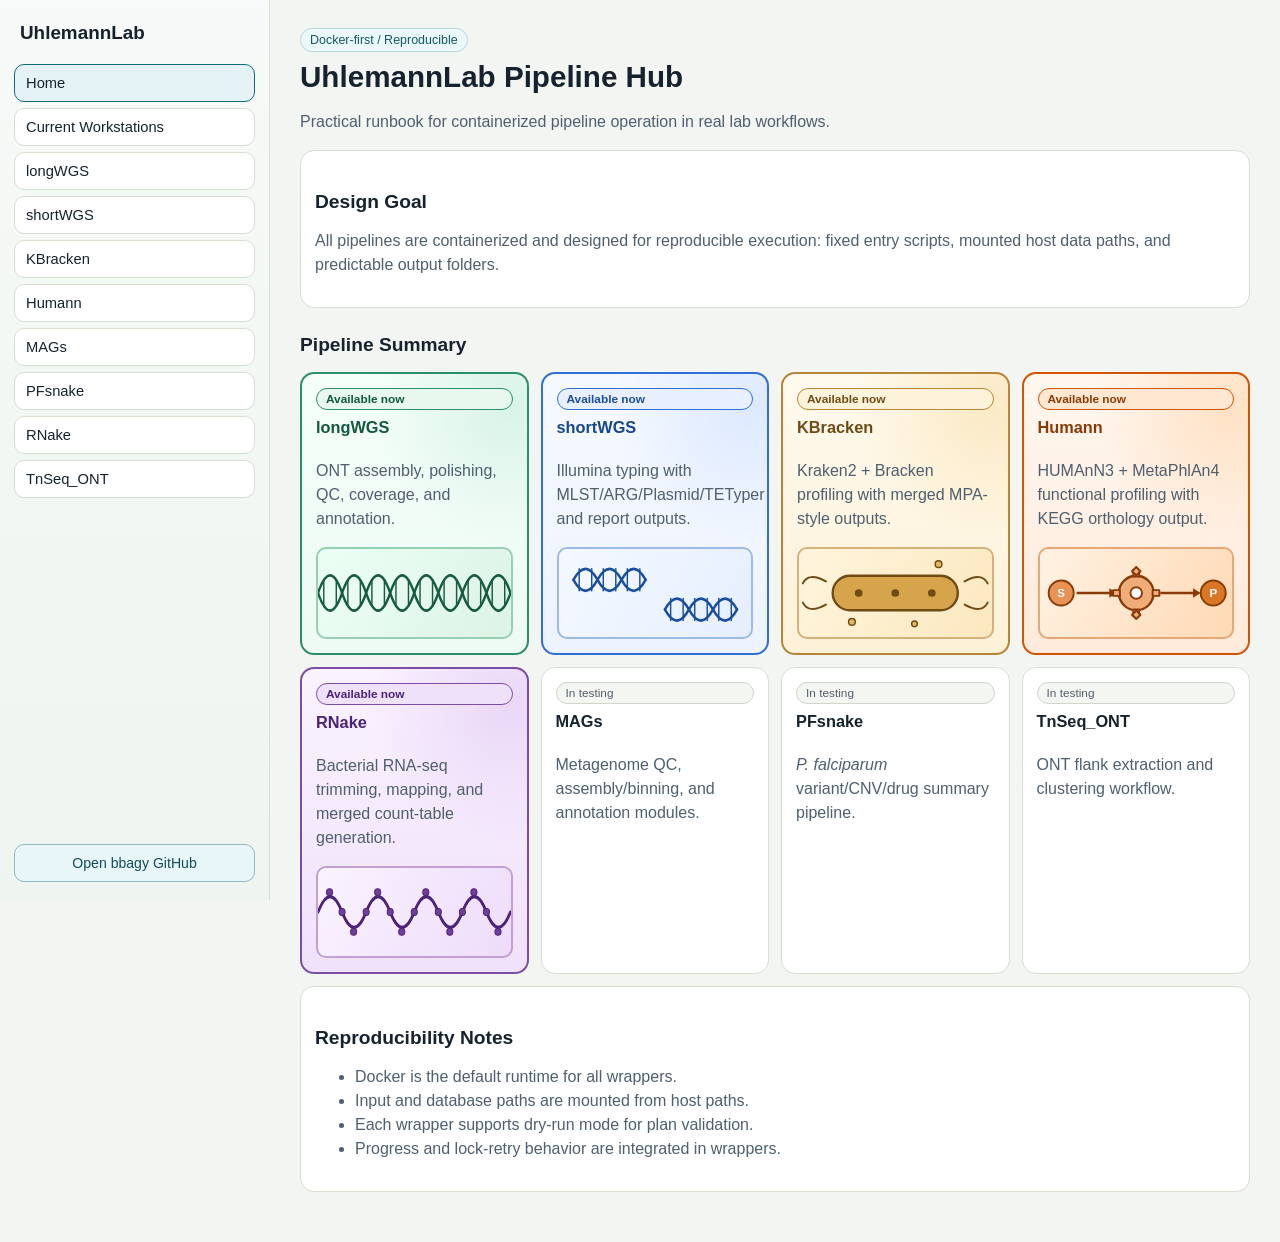
==== commit 74abc38a: "Update: all README" ====
--- a/docs/index.html
+++ b/docs/index.html
@@ -4,7 +4,7 @@
   <meta charset="utf-8">
   <meta name="viewport" content="width=device-width, initial-scale=1">
   <title>UhlemannLab Documentation</title>
-  <link rel="stylesheet" href="styles.css?v=20260305-11">
+  <link rel="stylesheet" href="styles.css?v=20260305-12">
 </head>
 <body>
   <div class="layout">
--- a/docs/styles.css
+++ b/docs/styles.css
@@ -413,12 +413,23 @@
   border: 1px solid var(--line);
   border-radius: 14px;
   padding: 14px;
+  display: flex;
+  flex-direction: column;
 }
 
 .card-link {
-  display: block;
+  display: flex;
+  flex-direction: column;
   text-decoration: none;
   color: inherit;
+}
+
+.pipeline-card > .longwgs-visual,
+.pipeline-card > .shortwgs-visual,
+.pipeline-card > .kbracken-visual,
+.pipeline-card > .humann-visual,
+.pipeline-card > .rnake-visual {
+  margin-top: auto;
 }
 
 .card-link:hover {
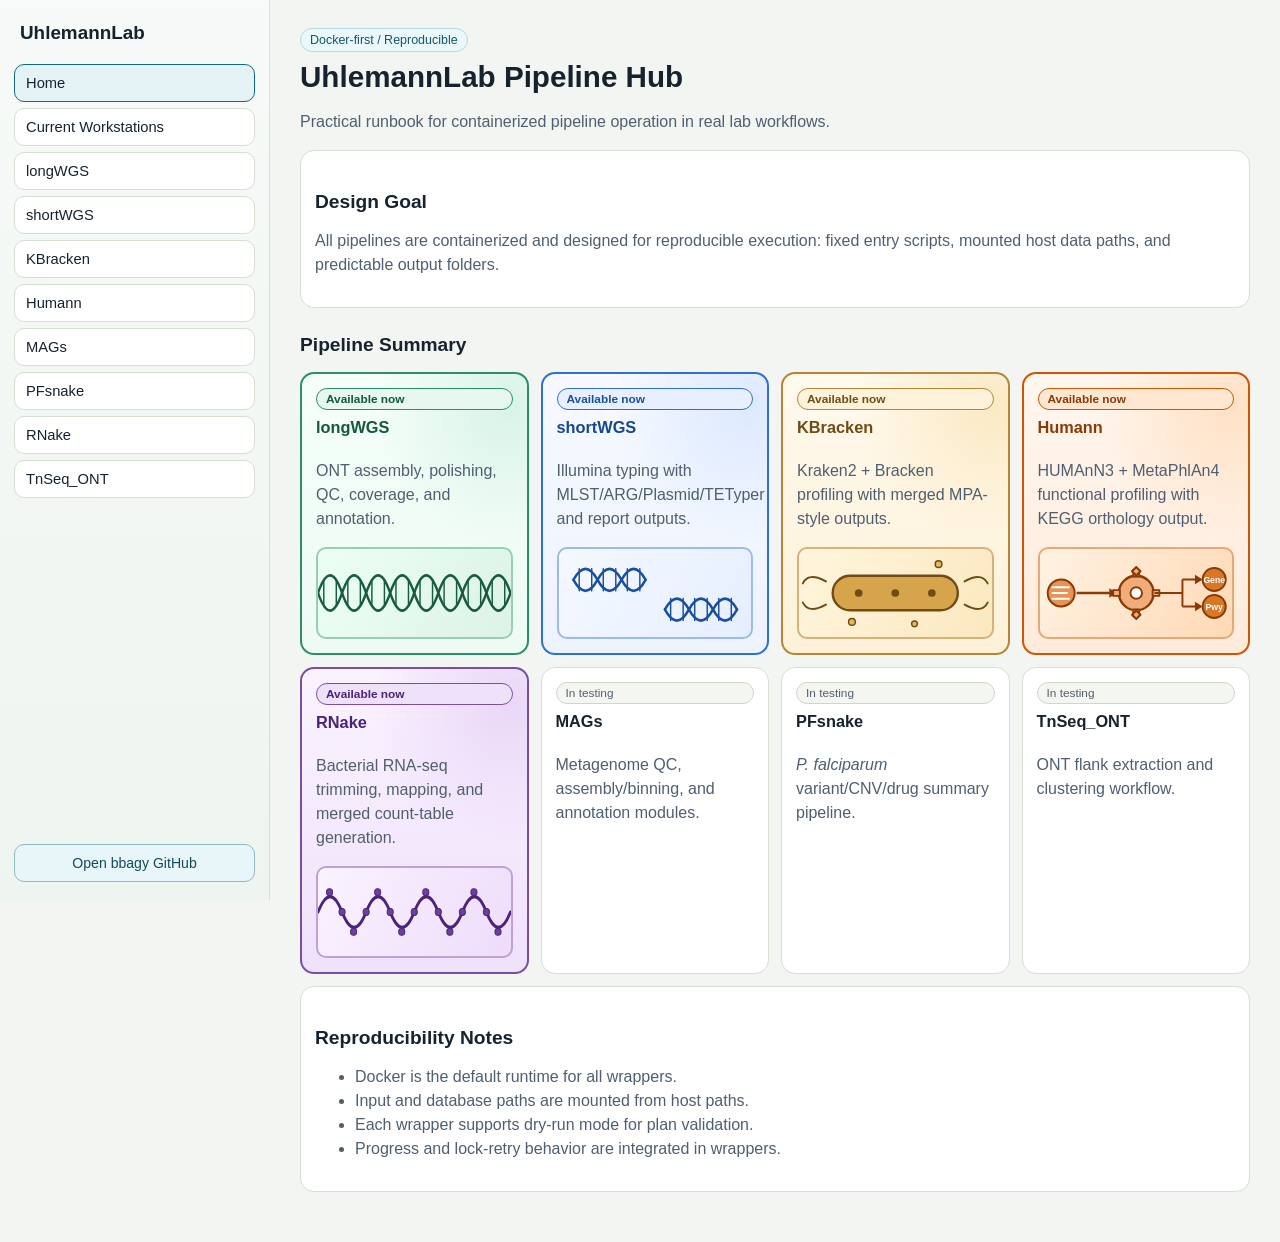
==== commit 9fe73fa8: "Update: Humann card SVG - replace S/P with reads→Gene/Pwy fork Co-Authored-By: Claude Sonnet 4.6 <no" ====
--- a/docs/index.html
+++ b/docs/index.html
@@ -4,7 +4,7 @@
   <meta charset="utf-8">
   <meta name="viewport" content="width=device-width, initial-scale=1">
   <title>UhlemannLab Documentation</title>
-  <link rel="stylesheet" href="styles.css?v=20260305-12">
+  <link rel="stylesheet" href="styles.css?v=20260305-13">
 </head>
 <body>
   <div class="layout">
@@ -138,8 +138,10 @@
           <p>HUMAnN3 + MetaPhlAn4 functional profiling with KEGG orthology output.</p>
           <div class="humann-visual" aria-hidden="true">
             <svg viewBox="0 0 200 80" preserveAspectRatio="xMidYMid meet" xmlns="http://www.w3.org/2000/svg">
-              <circle cx="22" cy="40" r="13" fill="#e89255" stroke="#8a3a06" stroke-width="2"/>
-              <text x="22" y="44" text-anchor="middle" font-size="12" font-family="Helvetica, Arial, sans-serif" font-weight="700" fill="#fff">S</text>
+              <circle cx="22" cy="40" r="14" fill="#e89255" stroke="#8a3a06" stroke-width="2"/>
+              <line x1="13" y1="34" x2="30" y2="34" stroke="#fff" stroke-width="2.2" stroke-linecap="round"/>
+              <line x1="13" y1="40" x2="28" y2="40" stroke="#fff" stroke-width="2.2" stroke-linecap="round"/>
+              <line x1="13" y1="46" x2="30" y2="46" stroke="#fff" stroke-width="2.2" stroke-linecap="round"/>
               <line x1="38" y1="40" x2="74" y2="40" stroke="#8a3a06" stroke-width="2.5"/>
               <polygon points="72,35 80,40 72,45" fill="#8a3a06"/>
               <g transform="translate(100,40)">
@@ -156,10 +158,16 @@
                 </g>
                 <circle r="6" fill="#fff" stroke="#8a3a06" stroke-width="2"/>
               </g>
-              <line x1="125" y1="40" x2="161" y2="40" stroke="#8a3a06" stroke-width="2.5"/>
-              <polygon points="159,35 167,40 159,45" fill="#8a3a06"/>
-              <circle cx="180" cy="40" r="13" fill="#d97724" stroke="#8a3a06" stroke-width="2"/>
-              <text x="180" y="44" text-anchor="middle" font-size="12" font-family="Helvetica, Arial, sans-serif" font-weight="700" fill="#fff">P</text>
+              <line x1="119" y1="40" x2="148" y2="40" stroke="#8a3a06" stroke-width="2"/>
+              <line x1="148" y1="26" x2="148" y2="54" stroke="#8a3a06" stroke-width="2"/>
+              <line x1="148" y1="26" x2="163" y2="26" stroke="#8a3a06" stroke-width="2"/>
+              <polygon points="161,21 169,26 161,31" fill="#8a3a06"/>
+              <line x1="148" y1="54" x2="163" y2="54" stroke="#8a3a06" stroke-width="2"/>
+              <polygon points="161,49 169,54 161,59" fill="#8a3a06"/>
+              <circle cx="181" cy="26" r="12" fill="#d97724" stroke="#8a3a06" stroke-width="2"/>
+              <text x="181" y="30" text-anchor="middle" font-size="9" font-family="Helvetica, Arial, sans-serif" font-weight="700" fill="#fff">Gene</text>
+              <circle cx="181" cy="54" r="12" fill="#d97724" stroke="#8a3a06" stroke-width="2"/>
+              <text x="181" y="58" text-anchor="middle" font-size="9" font-family="Helvetica, Arial, sans-serif" font-weight="700" fill="#fff">Pwy</text>
             </svg>
           </div>
         </a>
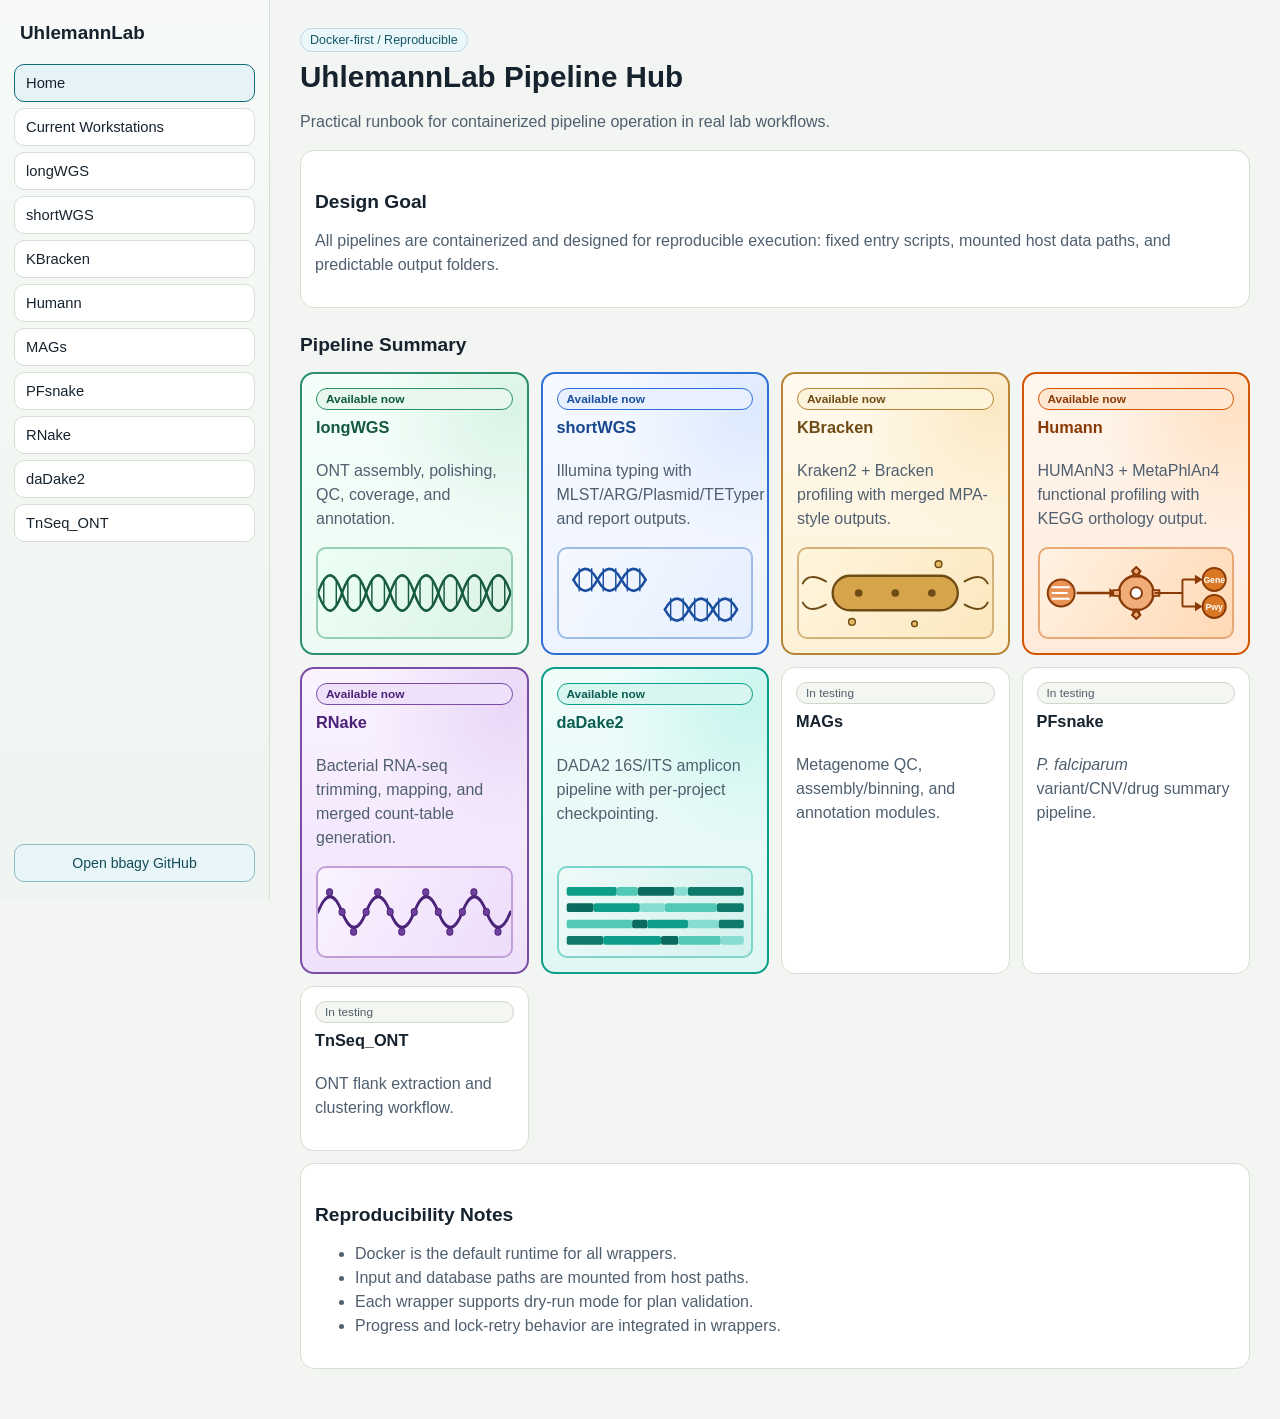
==== commit 26504bb0: "Update: all README" ====
--- a/docs/index.html
+++ b/docs/index.html
@@ -20,6 +20,7 @@
         <a href="mags.html">MAGs</a>
         <a href="pfsnake.html">PFsnake</a>
         <a href="rnake.html">RNake</a>
+        <a href="dadake2.html">daDake2</a>
         <a href="tnseq_ont.html">TnSeq_ONT</a>
       </nav>
       <div class="sidebar-foot">
@@ -199,6 +200,39 @@
             </svg>
           </div>
         </a>
+        <a class="pipeline-card featured dadake2-featured card-link" href="dadake2.html" aria-label="Open daDake2 page">
+          <span class="card-badge live">Available now</span>
+          <h3>daDake2</h3>
+          <p>DADA2 16S/ITS amplicon pipeline with per-project checkpointing.</p>
+          <div class="dadake2-visual" aria-hidden="true">
+            <svg viewBox="0 0 200 80" preserveAspectRatio="xMidYMid meet" xmlns="http://www.w3.org/2000/svg">
+              <!-- Stacked bar chart — microbiome composition -->
+              <rect x="8"  y="14" width="52" height="9" rx="2" fill="#0d9e8a"/>
+              <rect x="60" y="14" width="22" height="9" rx="2" fill="#52c9b5"/>
+              <rect x="82" y="14" width="38" height="9" rx="2" fill="#0a6b5e"/>
+              <rect x="120" y="14" width="14" height="9" rx="2" fill="#87ddd2"/>
+              <rect x="134" y="14" width="58" height="9" rx="2" fill="#0f7a6a"/>
+
+              <rect x="8"  y="31" width="28" height="9" rx="2" fill="#0a6b5e"/>
+              <rect x="36" y="31" width="48" height="9" rx="2" fill="#0d9e8a"/>
+              <rect x="84" y="31" width="26" height="9" rx="2" fill="#87ddd2"/>
+              <rect x="110" y="31" width="54" height="9" rx="2" fill="#52c9b5"/>
+              <rect x="164" y="31" width="28" height="9" rx="2" fill="#0f7a6a"/>
+
+              <rect x="8"  y="48" width="68" height="9" rx="2" fill="#52c9b5"/>
+              <rect x="76" y="48" width="16" height="9" rx="2" fill="#0a6b5e"/>
+              <rect x="92" y="48" width="42" height="9" rx="2" fill="#0d9e8a"/>
+              <rect x="134" y="48" width="32" height="9" rx="2" fill="#87ddd2"/>
+              <rect x="166" y="48" width="26" height="9" rx="2" fill="#0f7a6a"/>
+
+              <rect x="8"  y="65" width="38" height="9" rx="2" fill="#0f7a6a"/>
+              <rect x="46" y="65" width="60" height="9" rx="2" fill="#0d9e8a"/>
+              <rect x="106" y="65" width="18" height="9" rx="2" fill="#0a6b5e"/>
+              <rect x="124" y="65" width="44" height="9" rx="2" fill="#52c9b5"/>
+              <rect x="168" y="65" width="24" height="9" rx="2" fill="#87ddd2"/>
+            </svg>
+          </div>
+        </a>
         <a class="pipeline-card card-link" href="mags.html" aria-label="Open MAGs page">
           <span class="card-badge">In testing</span>
           <h3>MAGs</h3>
--- a/docs/styles.css
+++ b/docs/styles.css
@@ -590,6 +590,76 @@
 .rnake-visual {
   border: 2px solid #c1a0d7;
   background: linear-gradient(120deg, #faf3ff 0%, #eedcfa 100%);
+}
+
+/* daDake2 featured card */
+.pipeline-card.featured.dadake2-featured {
+  border-color: #0d9e8a;
+  background:
+    radial-gradient(circle at 92% 12%, #c8f5ee 0%, transparent 42%),
+    linear-gradient(180deg, #f0fdfb 0%, #e0f7f3 100%);
+}
+
+.pipeline-card.featured.dadake2-featured h3 {
+  color: #0a5f52;
+}
+
+.pipeline-card.featured.dadake2-featured .card-badge.live {
+  border-color: #0d9e8a;
+  color: #0a5f52;
+  background: #d8f5f0;
+}
+
+.dadake2-visual {
+  margin-top: 10px;
+  border-radius: 10px;
+  height: 92px;
+  overflow: hidden;
+  display: flex;
+  align-items: stretch;
+  justify-content: stretch;
+  border: 2px solid #7dd5c9;
+  background: linear-gradient(120deg, #edfaf8 0%, #d4f2ee 100%);
+}
+
+.dadake2-visual svg {
+  width: 100%;
+  height: 100%;
+  display: block;
+}
+
+.pipeline-card > .dadake2-visual {
+  margin-top: auto;
+}
+
+/* daDake2 theme accents (subpage) */
+.theme-dadake2 .badge {
+  border-color: #7dd5c9;
+  color: #0a5f52;
+  background: #e4f7f5;
+}
+
+.theme-dadake2 .status-tested {
+  border-color: #0d9e8a;
+  background: #e0f7f3;
+  color: #0a5f52;
+}
+
+.theme-dadake2 .node {
+  border-color: #7dd5c9;
+  background: #edfaf8;
+  color: #0a6b5e;
+}
+
+.theme-dadake2 .node.dadake2-its-only {
+  border-color: #b0c4c2;
+  background: #f2f8f7;
+  color: #5a7370;
+  opacity: 0.75;
+}
+
+.theme-dadake2 .arrow {
+  color: #2a8a7a;
 }
 
 /* Humann theme accents (subpage) */
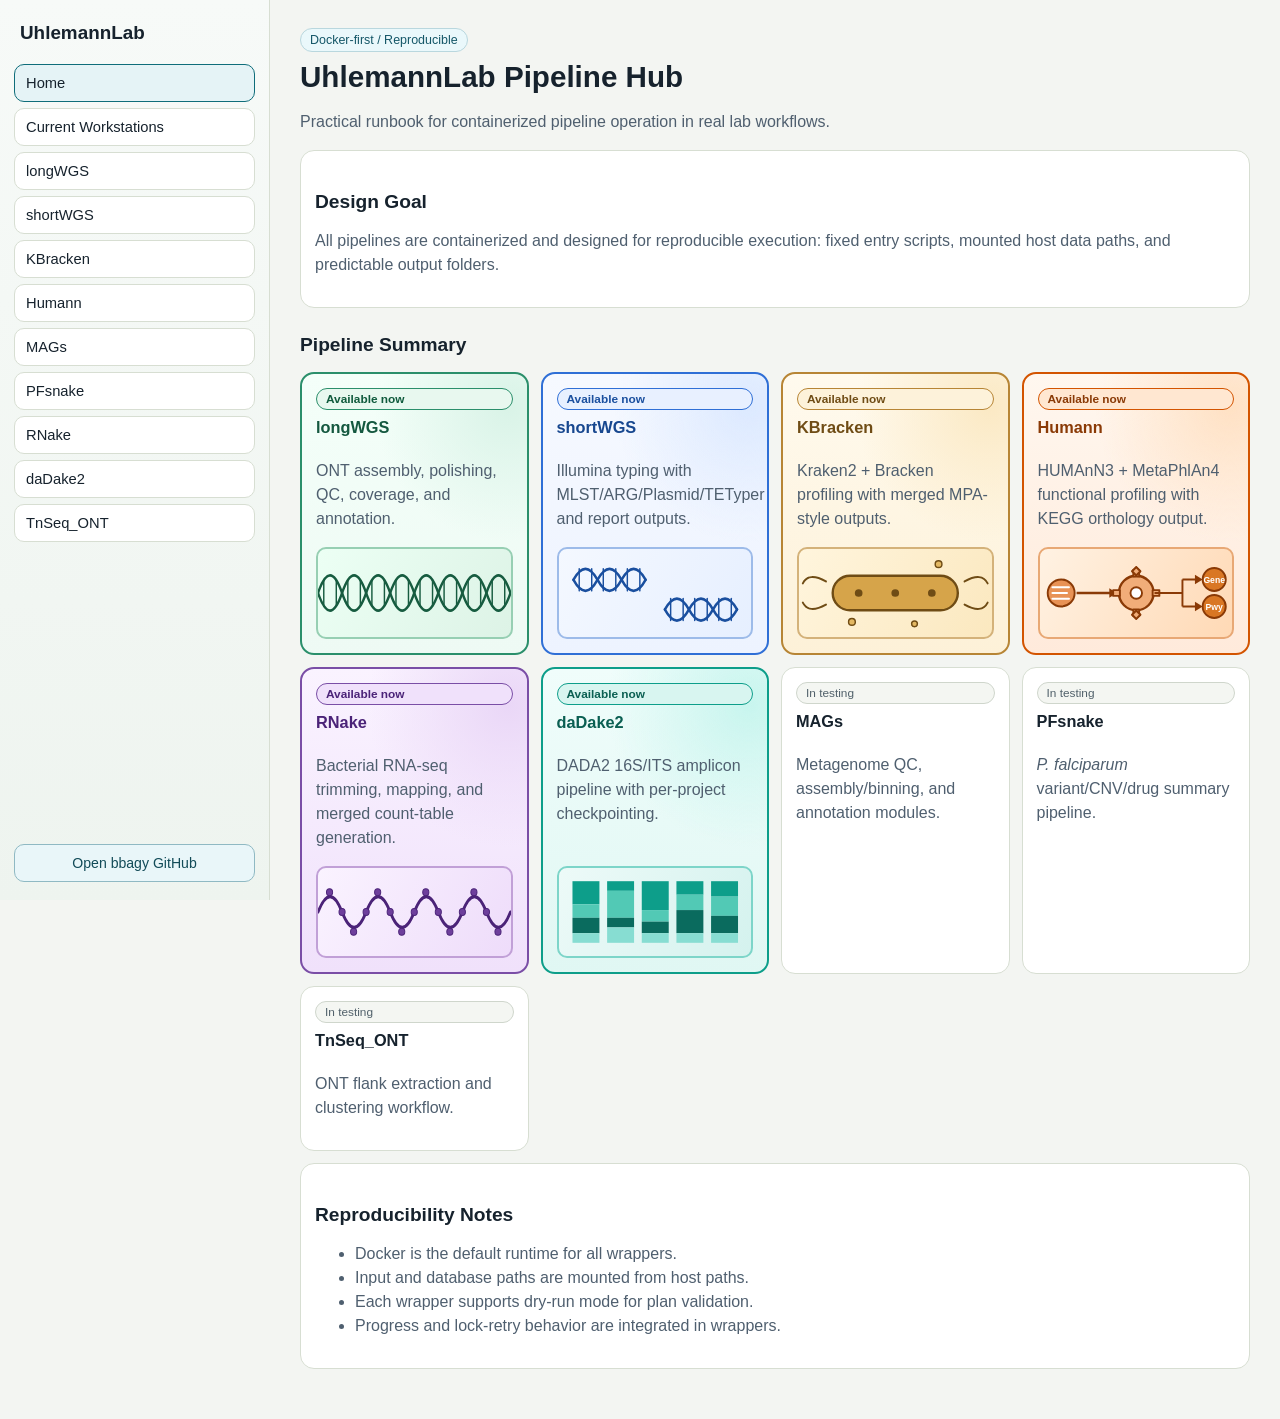
==== commit 396f6d03: "Update: all README" ====
--- a/docs/index.html
+++ b/docs/index.html
@@ -206,30 +206,32 @@
           <p>DADA2 16S/ITS amplicon pipeline with per-project checkpointing.</p>
           <div class="dadake2-visual" aria-hidden="true">
             <svg viewBox="0 0 200 80" preserveAspectRatio="xMidYMid meet" xmlns="http://www.w3.org/2000/svg">
-              <!-- Stacked bar chart — microbiome composition -->
-              <rect x="8"  y="14" width="52" height="9" rx="2" fill="#0d9e8a"/>
-              <rect x="60" y="14" width="22" height="9" rx="2" fill="#52c9b5"/>
-              <rect x="82" y="14" width="38" height="9" rx="2" fill="#0a6b5e"/>
-              <rect x="120" y="14" width="14" height="9" rx="2" fill="#87ddd2"/>
-              <rect x="134" y="14" width="58" height="9" rx="2" fill="#0f7a6a"/>
-
-              <rect x="8"  y="31" width="28" height="9" rx="2" fill="#0a6b5e"/>
-              <rect x="36" y="31" width="48" height="9" rx="2" fill="#0d9e8a"/>
-              <rect x="84" y="31" width="26" height="9" rx="2" fill="#87ddd2"/>
-              <rect x="110" y="31" width="54" height="9" rx="2" fill="#52c9b5"/>
-              <rect x="164" y="31" width="28" height="9" rx="2" fill="#0f7a6a"/>
-
-              <rect x="8"  y="48" width="68" height="9" rx="2" fill="#52c9b5"/>
-              <rect x="76" y="48" width="16" height="9" rx="2" fill="#0a6b5e"/>
-              <rect x="92" y="48" width="42" height="9" rx="2" fill="#0d9e8a"/>
-              <rect x="134" y="48" width="32" height="9" rx="2" fill="#87ddd2"/>
-              <rect x="166" y="48" width="26" height="9" rx="2" fill="#0f7a6a"/>
-
-              <rect x="8"  y="65" width="38" height="9" rx="2" fill="#0f7a6a"/>
-              <rect x="46" y="65" width="60" height="9" rx="2" fill="#0d9e8a"/>
-              <rect x="106" y="65" width="18" height="9" rx="2" fill="#0a6b5e"/>
-              <rect x="124" y="65" width="44" height="9" rx="2" fill="#52c9b5"/>
-              <rect x="168" y="65" width="24" height="9" rx="2" fill="#87ddd2"/>
+              <!-- Stacked bar chart — 5 samples, 4 taxa, no gaps within bars -->
+              <!-- Bar 1: Bacteroides-dominant -->
+              <rect x="14" y="8"  width="28" height="24" fill="#0d9e8a"/>
+              <rect x="14" y="32" width="28" height="14" fill="#52c9b5"/>
+              <rect x="14" y="46" width="28" height="16" fill="#0a6b5e"/>
+              <rect x="14" y="62" width="28" height="10" fill="#87ddd2"/>
+              <!-- Bar 2: Firmicutes-dominant -->
+              <rect x="50" y="8"  width="28" height="10" fill="#0d9e8a"/>
+              <rect x="50" y="18" width="28" height="28" fill="#52c9b5"/>
+              <rect x="50" y="46" width="28" height="10" fill="#0a6b5e"/>
+              <rect x="50" y="56" width="28" height="16" fill="#87ddd2"/>
+              <!-- Bar 3: mixed -->
+              <rect x="86" y="8"  width="28" height="30" fill="#0d9e8a"/>
+              <rect x="86" y="38" width="28" height="12" fill="#52c9b5"/>
+              <rect x="86" y="50" width="28" height="12" fill="#0a6b5e"/>
+              <rect x="86" y="62" width="28" height="10" fill="#87ddd2"/>
+              <!-- Bar 4: Prevotella-dominant -->
+              <rect x="122" y="8"  width="28" height="14" fill="#0d9e8a"/>
+              <rect x="122" y="22" width="28" height="16" fill="#52c9b5"/>
+              <rect x="122" y="38" width="28" height="24" fill="#0a6b5e"/>
+              <rect x="122" y="62" width="28" height="10" fill="#87ddd2"/>
+              <!-- Bar 5: diverse -->
+              <rect x="158" y="8"  width="28" height="16" fill="#0d9e8a"/>
+              <rect x="158" y="24" width="28" height="20" fill="#52c9b5"/>
+              <rect x="158" y="44" width="28" height="18" fill="#0a6b5e"/>
+              <rect x="158" y="62" width="28" height="10" fill="#87ddd2"/>
             </svg>
           </div>
         </a>
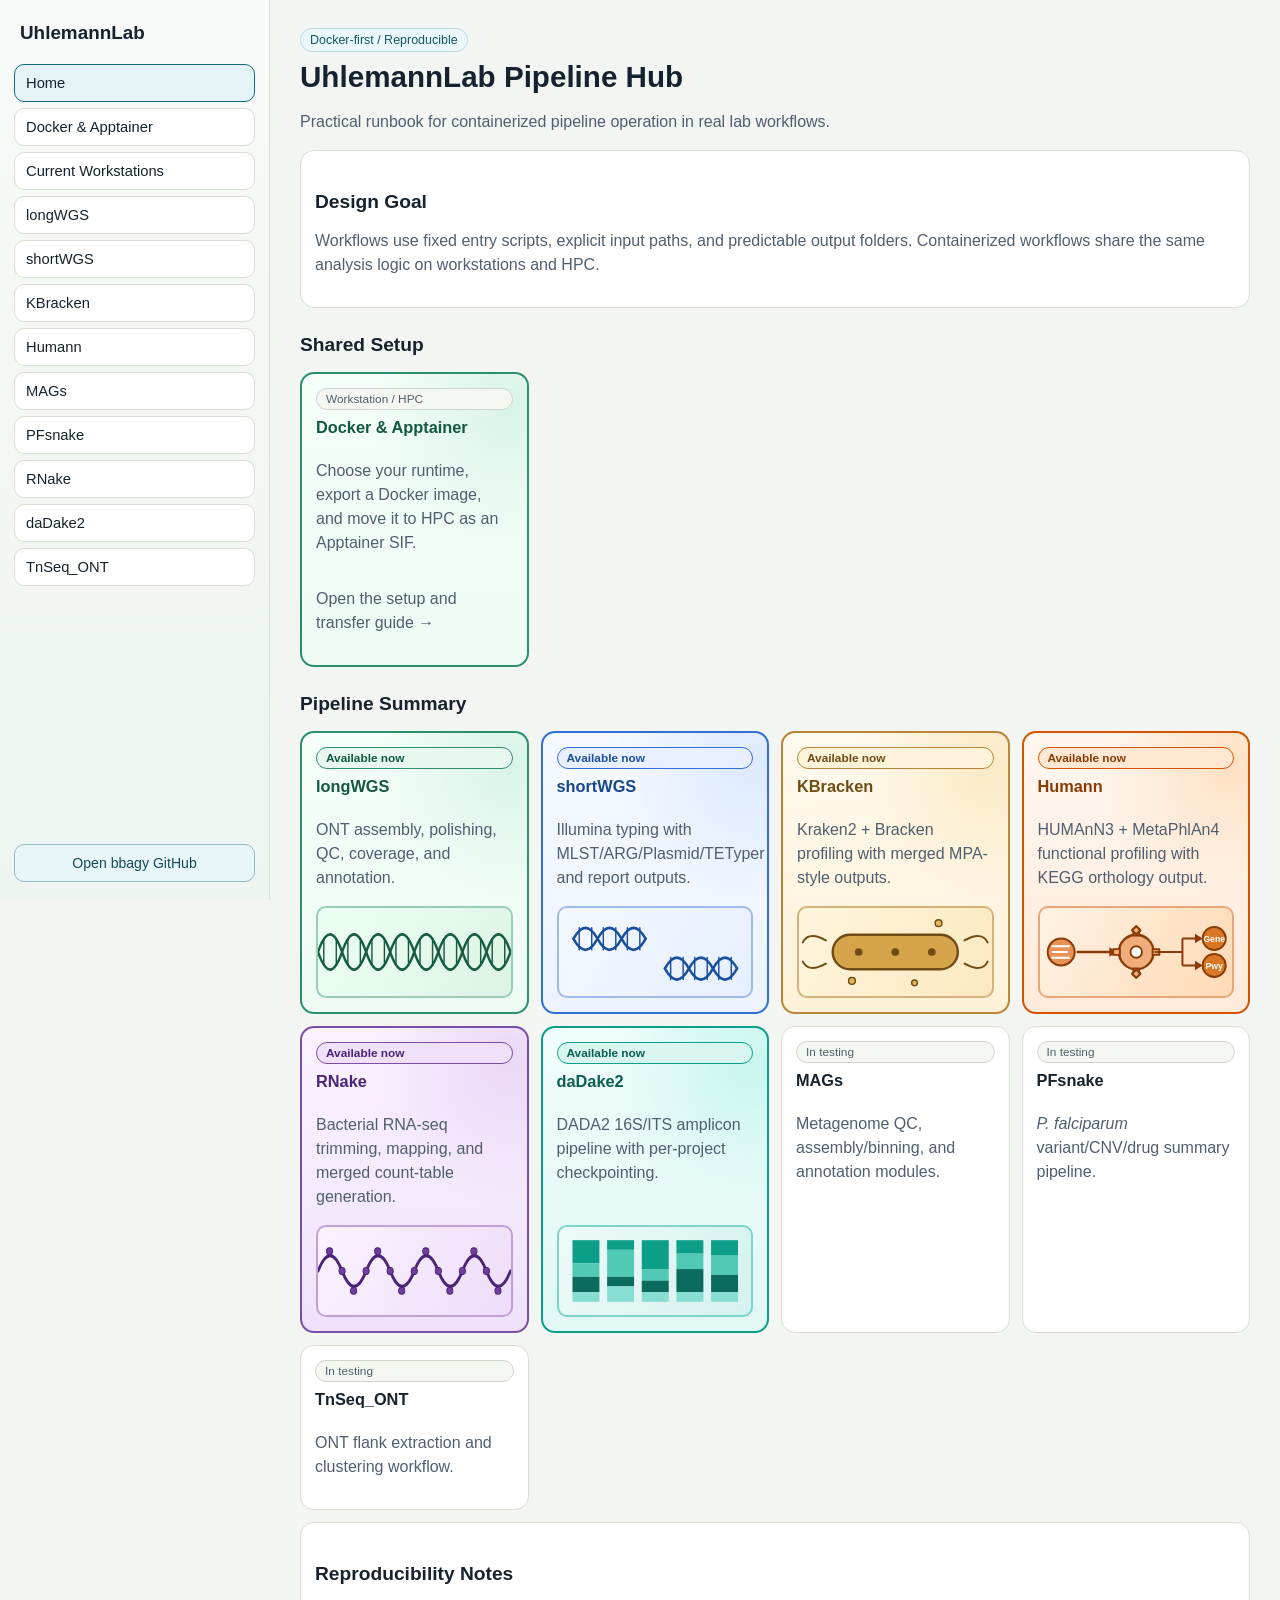
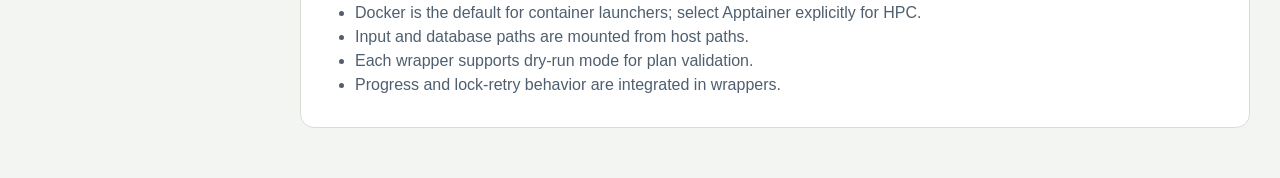
==== commit 6cc40cdf: "Add Docker and Apptainer setup card and HPC guide to documentation portal" ====
--- a/docs/index.html
+++ b/docs/index.html
@@ -12,6 +12,7 @@
       <div class="brand">UhlemannLab</div>
       <nav class="nav">
         <a class="active" href="./">Home</a>
+        <a href="containers.html">Docker &amp; Apptainer</a>
         <a href="workstations.html">Current Workstations</a>
         <a href="longwgs.html">longWGS</a>
         <a href="shortwgs.html">shortWGS</a>
@@ -36,9 +37,19 @@
       <div class="card">
         <h2>Design Goal</h2>
         <p>
-          All pipelines are containerized and designed for reproducible execution:
-          fixed entry scripts, mounted host data paths, and predictable output folders.
+          Workflows use fixed entry scripts, explicit input paths, and predictable output folders.
+          Containerized workflows share the same analysis logic on workstations and HPC.
         </p>
+      </div>
+
+      <h2>Shared Setup</h2>
+      <div class="cards-grid">
+        <a class="pipeline-card featured card-link" href="containers.html" aria-label="Open Docker and Apptainer guide">
+          <span class="card-badge">Workstation / HPC</span>
+          <h3>Docker &amp; Apptainer</h3>
+          <p>Choose your runtime, export a Docker image, and move it to HPC as an Apptainer SIF.</p>
+          <p>Open the setup and transfer guide →</p>
+        </a>
       </div>
 
       <h2>Pipeline Summary</h2>
@@ -255,7 +266,7 @@
       <div class="card">
         <h2>Reproducibility Notes</h2>
         <ul>
-          <li>Docker is the default runtime for all wrappers.</li>
+          <li>Docker is the default for container launchers; select Apptainer explicitly for HPC.</li>
           <li>Input and database paths are mounted from host paths.</li>
           <li>Each wrapper supports dry-run mode for plan validation.</li>
           <li>Progress and lock-retry behavior are integrated in wrappers.</li>
